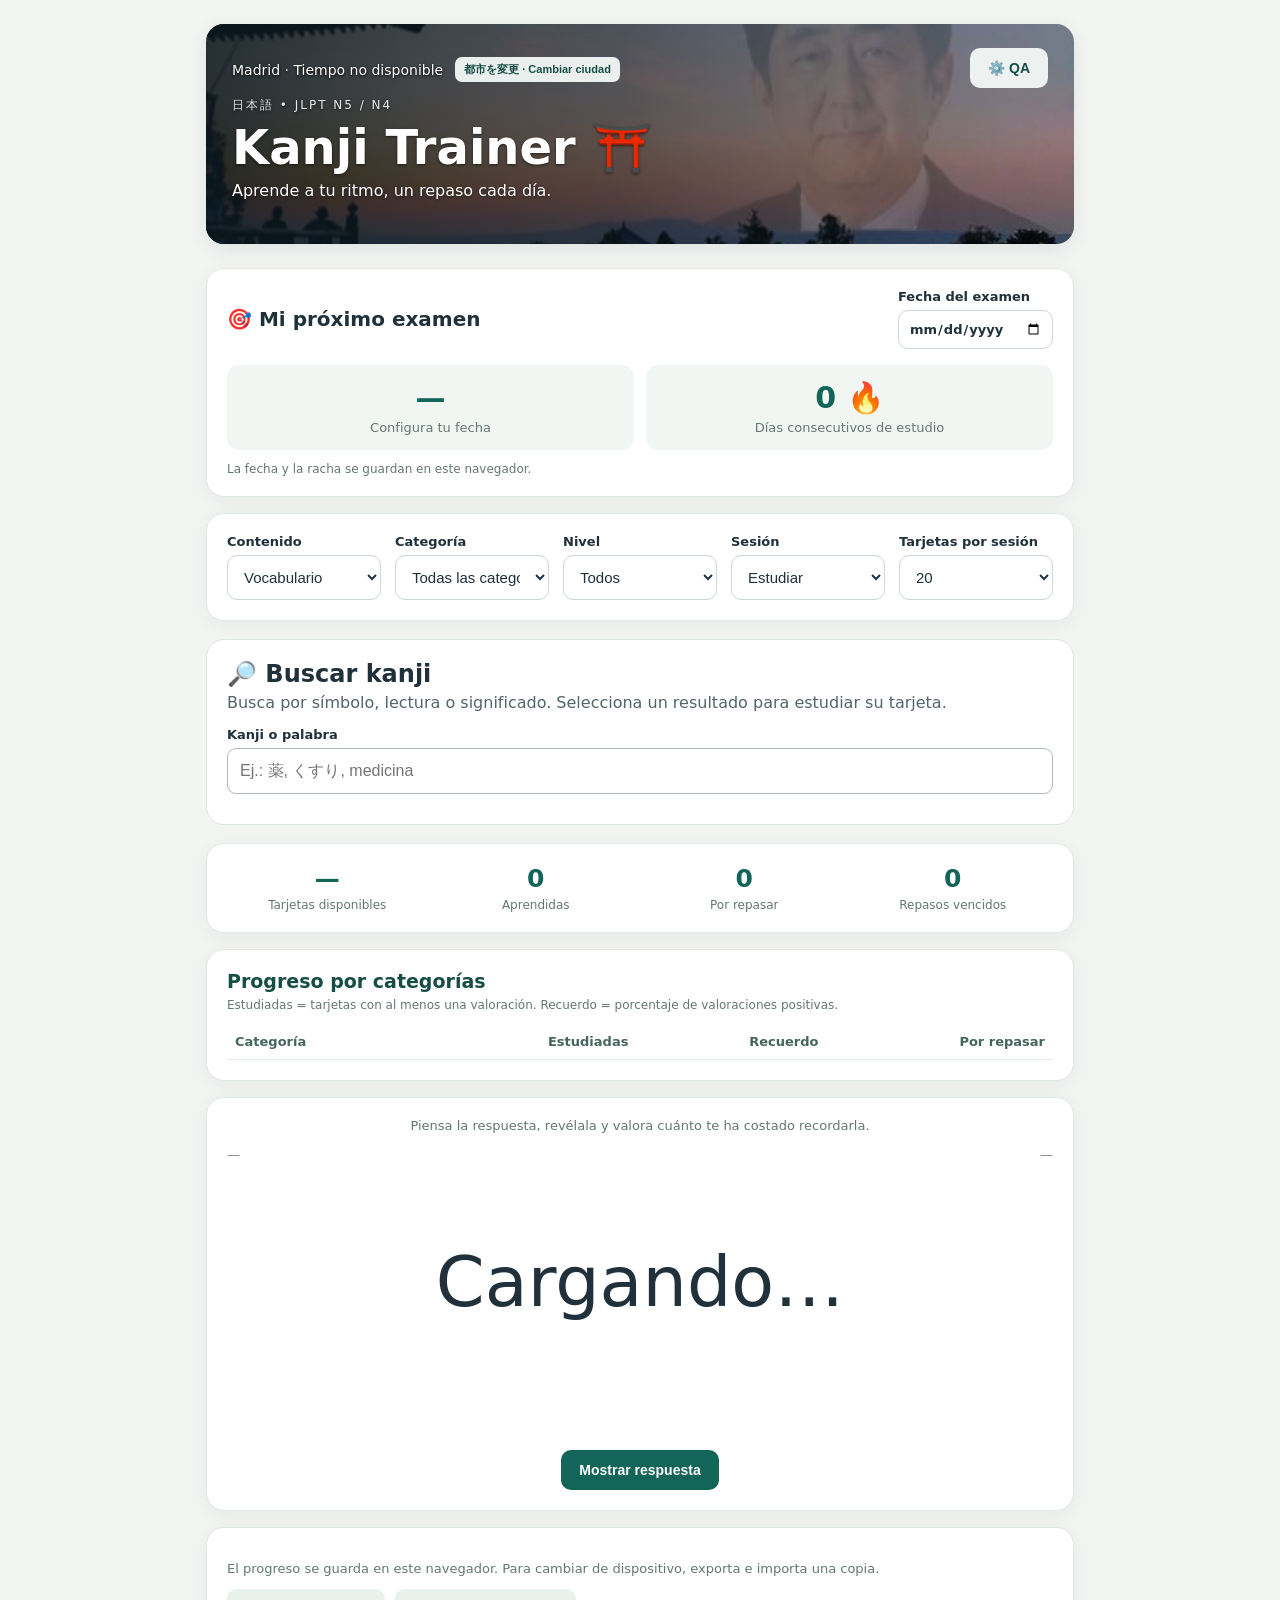
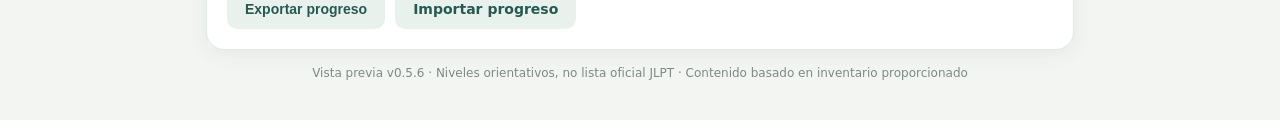
==== preview-v056/index.html @ 922fc23a "Crear vista previa aislada de furigana v0.5.6" ====
<!doctype html><html lang="es"><head><base href="../"><meta charset="utf-8"><meta name="viewport" content="width=device-width,initial-scale=1"><title>Kanji Trainer — Vista previa v0.5.6</title><link rel="stylesheet" href="estilos.css?v=0.5.5"></head><body><main><header class="hero"><div class="hero-copy"><div id="japaneseDate" class="japanese-date" aria-label="Fecha actual en japonés"></div><div class="weather-line"><span id="weatherDisplay" aria-live="polite">Madrid · 天気を確認中…</span><button type="button" id="weatherChange" class="weather-change" aria-expanded="false" aria-controls="weatherPicker">都市を変更 · Cambiar ciudad</button></div><div id="weatherPicker" class="weather-picker" hidden><label for="weatherCity">Buscar ciudad (resultados automáticos)</label><div class="weather-search"><input id="weatherCity" type="search" maxlength="90" placeholder="Madrid, Tokio, Cracovia…" autocomplete="off"></div><div id="weatherMessage" role="status"></div><div id="weatherResults" class="weather-results"></div></div><small>日本語 • JLPT N5 / N4</small><h1>Kanji Trainer <span>⛩️</span></h1><p>Aprende a tu ritmo, un repaso cada día.</p></div><button id="qaToggle" class="subtle">⚙️ QA</button></header><section class="goal" aria-label="Objetivo de estudio"><div class="goal-heading"><h2>🎯 Mi próximo examen</h2><label>Fecha del examen <input id="examDate" type="date" aria-label="Fecha del examen"></label></div><div class="goal-counters"><div><strong id="daysLeft">—</strong><small id="examStatus">Configura tu fecha</small></div><div><strong id="streak">0 🔥</strong><small>Días consecutivos de estudio</small></div></div><p id="goalHelp">La fecha y la racha se guardan en este navegador.</p></section><section class="toolbar"><label>Contenido<select id="tipo"><option value="vocabulario">Vocabulario</option><option value="kanji">Kanji</option><option value="gramatica">Gramática</option></select></label><label>Categoría<select id="subcategoria"><option value="todos">Todas las categorías</option></select></label><label>Nivel<select id="nivel"><option value="todos">Todos</option><option>N5</option><option>N4</option></select></label><label>Sesión<select id="modo"><option value="estudio">Estudiar</option><option value="errores">Repasar errores</option><option value="pendientes">Repaso pendiente</option></select></label><label>Tarjetas por sesión<select id="limite"><option value="10">10</option><option value="20" selected>20</option><option value="30">30</option></select></label></section><section class="kanji-finder" aria-label="Buscador de kanjis"><div class="finder-heading"><h2>🔎 Buscar kanji</h2><p>Busca por símbolo, lectura o significado. Selecciona un resultado para estudiar su tarjeta.</p></div><label for="kanjiSearch">Kanji o palabra</label><input id="kanjiSearch" type="search" placeholder="Ej.: 薬, くすり, medicina" autocomplete="off"><div id="kanjiSearchStatus" class="finder-status" role="status"></div><div id="kanjiSearchResults" class="finder-results"></div><button id="kanjiSearchClear" class="subtle" type="button" hidden>Limpiar búsqueda</button></section><section class="stats"><div><strong id="total">—</strong><small>Tarjetas disponibles</small></div><div><strong id="hechas">0</strong><small>Aprendidas</small></div><div><strong id="fallos">0</strong><small>Por repasar</small></div><div><strong id="pendientes">0</strong><small>Repasos vencidos</small></div></section><section class="category-panel" aria-label="Estadísticas por categoría"><div class="category-heading"><h2>Progreso por categorías</h2><p>Estudiadas = tarjetas con al menos una valoración. Recuerdo = porcentaje de valoraciones positivas.</p></div><div class="category-scroll"><table class="category-table"><thead><tr><th>Categoría</th><th>Estudiadas</th><th>Recuerdo</th><th>Por repasar</th></tr></thead><tbody id="categoryStats"></tbody></table></div></section><section class="study" id="studyArea"><p class="study-instructions">Piensa la respuesta, revélala y valora cuánto te ha costado recordarla.</p><div class="meta"><span id="counter">—</span><span id="categoria">—</span></div><article id="card" aria-live="polite"><div id="front" class="japanese">Cargando…</div><div id="back" class="answer" hidden></div><div id="kanjiExamples" class="kanji-examples" hidden></div></article><div id="feedback" role="status"></div><div id="choices" class="choices"></div><p id="cardAccuracy" class="card-accuracy" aria-live="polite"></p><div class="actions"><button id="reveal">Mostrar respuesta</button><button id="again" class="bad" hidden>Otra vez</button><button id="hard" class="subtle" hidden>Difícil</button><button id="good" class="good" hidden>Bien</button><button id="easy" class="good" hidden>Fácil</button><button id="next" class="subtle" hidden>Siguiente →</button></div></section><section id="sessionEnd" class="bottom" hidden><h2>🎉 Sesión terminada</h2><p id="sessionSummary"></p><div class="session-results"><div><strong id="sessionPercent">0%</strong><small>Aciertos</small></div><div><strong id="sessionCorrectCount">0</strong><small>Correctas</small></div><div><strong id="sessionWrongCount">0</strong><small>Para repasar</small></div></div><div class="session-track"><div id="sessionProgress"></div></div><button id="newSession">Nueva sesión</button></section><section class="bottom"><p>El progreso se guarda en este navegador. Para cambiar de dispositivo, exporta e importa una copia.</p><div class="actions"><button id="export" class="subtle">Exportar progreso</button><label class="upload">Importar progreso<input type="file" id="import" accept="application/json" hidden></label></div></section><section id="qa" hidden><h2>🧪 Panel QA</h2><p>Diagnóstico local para probar la aplicación.</p><pre id="diag"></pre><button id="reset" class="bad">Borrar progreso local</button></section><footer>Vista previa v0.5.6 · Niveles orientativos, no lista oficial JLPT · Contenido basado en inventario proporcionado</footer></main><script src="datos.js?v=0.5.5"></script><script src="legacy_meanings.js?v=0.5.5"></script><script src="kanji_ejemplos.js?v=0.5.5"></script><script src="preview-v056/app.js?v=0.5.6"></script><script src="tiempo.js?v=0.4"></script></body></html>
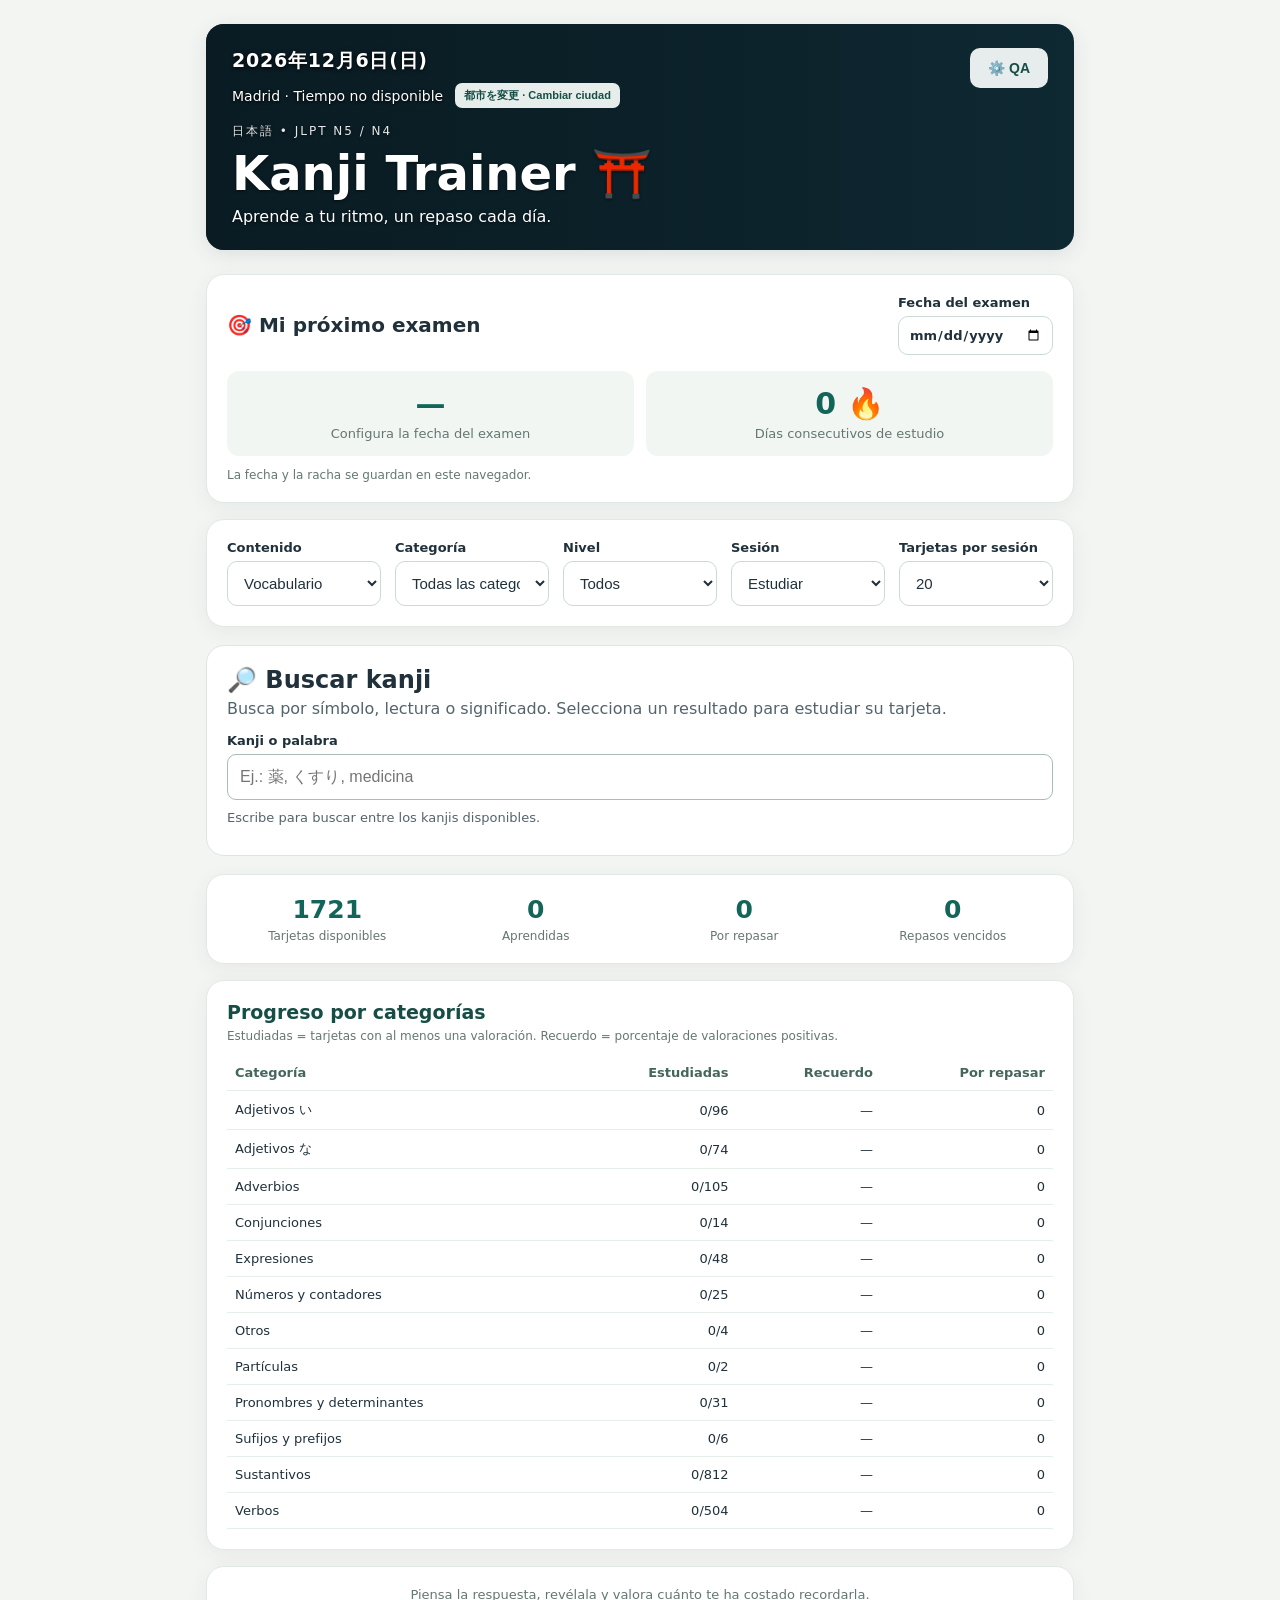
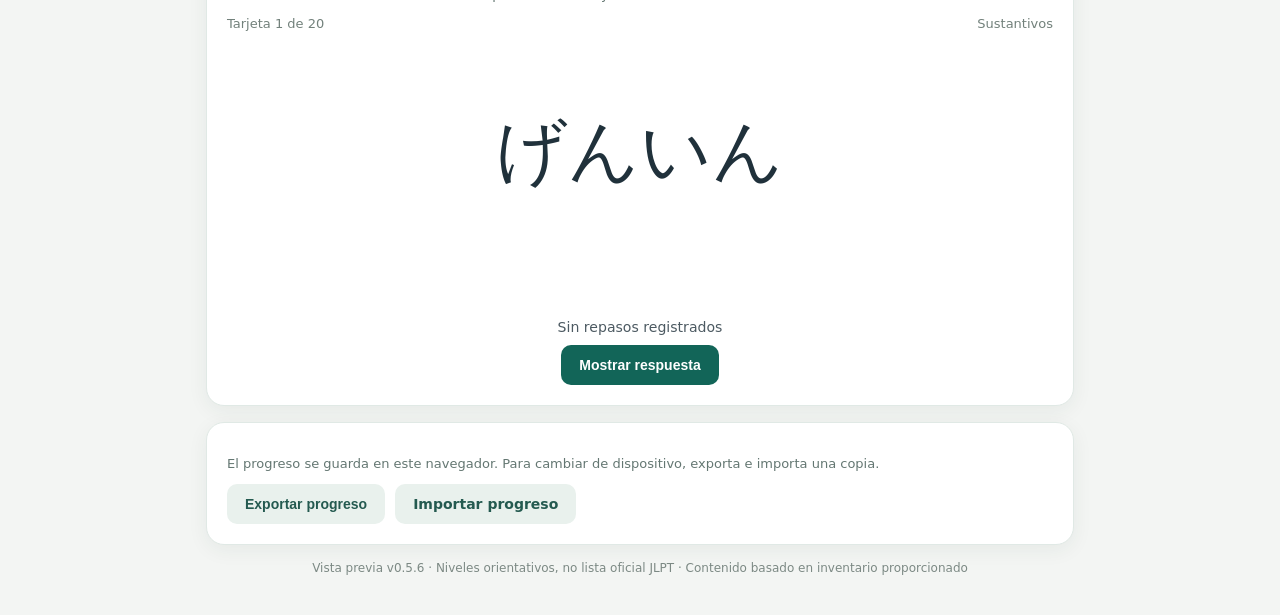
==== commit 55071155: "Activar CSS visual v0.5.6 solo en vista previa" ====
--- a/preview-v056/index.html
+++ b/preview-v056/index.html
@@ -1 +1 @@
-<!doctype html><html lang="es"><head><base href="../"><meta charset="utf-8"><meta name="viewport" content="width=device-width,initial-scale=1"><title>Kanji Trainer — Vista previa v0.5.6</title><link rel="stylesheet" href="estilos.css?v=0.5.5"></head><body><main><header class="hero"><div class="hero-copy"><div id="japaneseDate" class="japanese-date" aria-label="Fecha actual en japonés"></div><div class="weather-line"><span id="weatherDisplay" aria-live="polite">Madrid · 天気を確認中…</span><button type="button" id="weatherChange" class="weather-change" aria-expanded="false" aria-controls="weatherPicker">都市を変更 · Cambiar ciudad</button></div><div id="weatherPicker" class="weather-picker" hidden><label for="weatherCity">Buscar ciudad (resultados automáticos)</label><div class="weather-search"><input id="weatherCity" type="search" maxlength="90" placeholder="Madrid, Tokio, Cracovia…" autocomplete="off"></div><div id="weatherMessage" role="status"></div><div id="weatherResults" class="weather-results"></div></div><small>日本語 • JLPT N5 / N4</small><h1>Kanji Trainer <span>⛩️</span></h1><p>Aprende a tu ritmo, un repaso cada día.</p></div><button id="qaToggle" class="subtle">⚙️ QA</button></header><section class="goal" aria-label="Objetivo de estudio"><div class="goal-heading"><h2>🎯 Mi próximo examen</h2><label>Fecha del examen <input id="examDate" type="date" aria-label="Fecha del examen"></label></div><div class="goal-counters"><div><strong id="daysLeft">—</strong><small id="examStatus">Configura tu fecha</small></div><div><strong id="streak">0 🔥</strong><small>Días consecutivos de estudio</small></div></div><p id="goalHelp">La fecha y la racha se guardan en este navegador.</p></section><section class="toolbar"><label>Contenido<select id="tipo"><option value="vocabulario">Vocabulario</option><option value="kanji">Kanji</option><option value="gramatica">Gramática</option></select></label><label>Categoría<select id="subcategoria"><option value="todos">Todas las categorías</option></select></label><label>Nivel<select id="nivel"><option value="todos">Todos</option><option>N5</option><option>N4</option></select></label><label>Sesión<select id="modo"><option value="estudio">Estudiar</option><option value="errores">Repasar errores</option><option value="pendientes">Repaso pendiente</option></select></label><label>Tarjetas por sesión<select id="limite"><option value="10">10</option><option value="20" selected>20</option><option value="30">30</option></select></label></section><section class="kanji-finder" aria-label="Buscador de kanjis"><div class="finder-heading"><h2>🔎 Buscar kanji</h2><p>Busca por símbolo, lectura o significado. Selecciona un resultado para estudiar su tarjeta.</p></div><label for="kanjiSearch">Kanji o palabra</label><input id="kanjiSearch" type="search" placeholder="Ej.: 薬, くすり, medicina" autocomplete="off"><div id="kanjiSearchStatus" class="finder-status" role="status"></div><div id="kanjiSearchResults" class="finder-results"></div><button id="kanjiSearchClear" class="subtle" type="button" hidden>Limpiar búsqueda</button></section><section class="stats"><div><strong id="total">—</strong><small>Tarjetas disponibles</small></div><div><strong id="hechas">0</strong><small>Aprendidas</small></div><div><strong id="fallos">0</strong><small>Por repasar</small></div><div><strong id="pendientes">0</strong><small>Repasos vencidos</small></div></section><section class="category-panel" aria-label="Estadísticas por categoría"><div class="category-heading"><h2>Progreso por categorías</h2><p>Estudiadas = tarjetas con al menos una valoración. Recuerdo = porcentaje de valoraciones positivas.</p></div><div class="category-scroll"><table class="category-table"><thead><tr><th>Categoría</th><th>Estudiadas</th><th>Recuerdo</th><th>Por repasar</th></tr></thead><tbody id="categoryStats"></tbody></table></div></section><section class="study" id="studyArea"><p class="study-instructions">Piensa la respuesta, revélala y valora cuánto te ha costado recordarla.</p><div class="meta"><span id="counter">—</span><span id="categoria">—</span></div><article id="card" aria-live="polite"><div id="front" class="japanese">Cargando…</div><div id="back" class="answer" hidden></div><div id="kanjiExamples" class="kanji-examples" hidden></div></article><div id="feedback" role="status"></div><div id="choices" class="choices"></div><p id="cardAccuracy" class="card-accuracy" aria-live="polite"></p><div class="actions"><button id="reveal">Mostrar respuesta</button><button id="again" class="bad" hidden>Otra vez</button><button id="hard" class="subtle" hidden>Difícil</button><button id="good" class="good" hidden>Bien</button><button id="easy" class="good" hidden>Fácil</button><button id="next" class="subtle" hidden>Siguiente →</button></div></section><section id="sessionEnd" class="bottom" hidden><h2>🎉 Sesión terminada</h2><p id="sessionSummary"></p><div class="session-results"><div><strong id="sessionPercent">0%</strong><small>Aciertos</small></div><div><strong id="sessionCorrectCount">0</strong><small>Correctas</small></div><div><strong id="sessionWrongCount">0</strong><small>Para repasar</small></div></div><div class="session-track"><div id="sessionProgress"></div></div><button id="newSession">Nueva sesión</button></section><section class="bottom"><p>El progreso se guarda en este navegador. Para cambiar de dispositivo, exporta e importa una copia.</p><div class="actions"><button id="export" class="subtle">Exportar progreso</button><label class="upload">Importar progreso<input type="file" id="import" accept="application/json" hidden></label></div></section><section id="qa" hidden><h2>🧪 Panel QA</h2><p>Diagnóstico local para probar la aplicación.</p><pre id="diag"></pre><button id="reset" class="bad">Borrar progreso local</button></section><footer>Vista previa v0.5.6 · Niveles orientativos, no lista oficial JLPT · Contenido basado en inventario proporcionado</footer></main><script src="datos.js?v=0.5.5"></script><script src="legacy_meanings.js?v=0.5.5"></script><script src="kanji_ejemplos.js?v=0.5.5"></script><script src="preview-v056/app.js?v=0.5.6"></script><script src="tiempo.js?v=0.4"></script></body></html>
+<!doctype html><html lang="es"><head><base href="../"><meta charset="utf-8"><meta name="viewport" content="width=device-width,initial-scale=1"><title>Kanji Trainer — Vista previa v0.5.6</title><link rel="stylesheet" href="preview-v056/estilos.css?v=0.5.6"></head><body><main><header class="hero"><div class="hero-copy"><div id="japaneseDate" class="japanese-date" aria-label="Fecha actual en japonés"></div><div class="weather-line"><span id="weatherDisplay" aria-live="polite">Madrid · 天気を確認中…</span><button type="button" id="weatherChange" class="weather-change" aria-expanded="false" aria-controls="weatherPicker">都市を変更 · Cambiar ciudad</button></div><div id="weatherPicker" class="weather-picker" hidden><label for="weatherCity">Buscar ciudad (resultados automáticos)</label><div class="weather-search"><input id="weatherCity" type="search" maxlength="90" placeholder="Madrid, Tokio, Cracovia…" autocomplete="off"></div><div id="weatherMessage" role="status"></div><div id="weatherResults" class="weather-results"></div></div><small>日本語 • JLPT N5 / N4</small><h1>Kanji Trainer <span>⛩️</span></h1><p>Aprende a tu ritmo, un repaso cada día.</p></div><button id="qaToggle" class="subtle">⚙️ QA</button></header><section class="goal" aria-label="Objetivo de estudio"><div class="goal-heading"><h2>🎯 Mi próximo examen</h2><label>Fecha del examen <input id="examDate" type="date" aria-label="Fecha del examen"></label></div><div class="goal-counters"><div><strong id="daysLeft">—</strong><small id="examStatus">Configura tu fecha</small></div><div><strong id="streak">0 🔥</strong><small>Días consecutivos de estudio</small></div></div><p id="goalHelp">La fecha y la racha se guardan en este navegador.</p></section><section class="toolbar"><label>Contenido<select id="tipo"><option value="vocabulario">Vocabulario</option><option value="kanji">Kanji</option><option value="gramatica">Gramática</option></select></label><label>Categoría<select id="subcategoria"><option value="todos">Todas las categorías</option></select></label><label>Nivel<select id="nivel"><option value="todos">Todos</option><option>N5</option><option>N4</option></select></label><label>Sesión<select id="modo"><option value="estudio">Estudiar</option><option value="errores">Repasar errores</option><option value="pendientes">Repaso pendiente</option></select></label><label>Tarjetas por sesión<select id="limite"><option value="10">10</option><option value="20" selected>20</option><option value="30">30</option></select></label></section><section class="kanji-finder" aria-label="Buscador de kanjis"><div class="finder-heading"><h2>🔎 Buscar kanji</h2><p>Busca por símbolo, lectura o significado. Selecciona un resultado para estudiar su tarjeta.</p></div><label for="kanjiSearch">Kanji o palabra</label><input id="kanjiSearch" type="search" placeholder="Ej.: 薬, くすり, medicina" autocomplete="off"><div id="kanjiSearchStatus" class="finder-status" role="status"></div><div id="kanjiSearchResults" class="finder-results"></div><button id="kanjiSearchClear" class="subtle" type="button" hidden>Limpiar búsqueda</button></section><section class="stats"><div><strong id="total">—</strong><small>Tarjetas disponibles</small></div><div><strong id="hechas">0</strong><small>Aprendidas</small></div><div><strong id="fallos">0</strong><small>Por repasar</small></div><div><strong id="pendientes">0</strong><small>Repasos vencidos</small></div></section><section class="category-panel" aria-label="Estadísticas por categoría"><div class="category-heading"><h2>Progreso por categorías</h2><p>Estudiadas = tarjetas con al menos una valoración. Recuerdo = porcentaje de valoraciones positivas.</p></div><div class="category-scroll"><table class="category-table"><thead><tr><th>Categoría</th><th>Estudiadas</th><th>Recuerdo</th><th>Por repasar</th></tr></thead><tbody id="categoryStats"></tbody></table></div></section><section class="study" id="studyArea"><p class="study-instructions">Piensa la respuesta, revélala y valora cuánto te ha costado recordarla.</p><div class="meta"><span id="counter">—</span><span id="categoria">—</span></div><article id="card" aria-live="polite"><div id="front" class="japanese">Cargando…</div><div id="back" class="answer" hidden></div><div id="kanjiExamples" class="kanji-examples" hidden></div></article><div id="feedback" role="status"></div><div id="choices" class="choices"></div><p id="cardAccuracy" class="card-accuracy" aria-live="polite"></p><div class="actions"><button id="reveal">Mostrar respuesta</button><button id="again" class="bad" hidden>Otra vez</button><button id="hard" class="subtle" hidden>Difícil</button><button id="good" class="good" hidden>Bien</button><button id="easy" class="good" hidden>Fácil</button><button id="next" class="subtle" hidden>Siguiente →</button></div></section><section id="sessionEnd" class="bottom" hidden><h2>🎉 Sesión terminada</h2><p id="sessionSummary"></p><div class="session-results"><div><strong id="sessionPercent">0%</strong><small>Aciertos</small></div><div><strong id="sessionCorrectCount">0</strong><small>Correctas</small></div><div><strong id="sessionWrongCount">0</strong><small>Para repasar</small></div></div><div class="session-track"><div id="sessionProgress"></div></div><button id="newSession">Nueva sesión</button></section><section class="bottom"><p>El progreso se guarda en este navegador. Para cambiar de dispositivo, exporta e importa una copia.</p><div class="actions"><button id="export" class="subtle">Exportar progreso</button><label class="upload">Importar progreso<input type="file" id="import" accept="application/json" hidden></label></div></section><section id="qa" hidden><h2>🧪 Panel QA</h2><p>Diagnóstico local para probar la aplicación.</p><pre id="diag"></pre><button id="reset" class="bad">Borrar progreso local</button></section><footer>Vista previa v0.5.6 · Niveles orientativos, no lista oficial JLPT · Contenido basado en inventario proporcionado</footer></main><script src="datos.js?v=0.5.5"></script><script src="legacy_meanings.js?v=0.5.5"></script><script src="kanji_ejemplos.js?v=0.5.5"></script><script src="preview-v056/app.js?v=0.5.6"></script><script src="tiempo.js?v=0.4"></script></body></html>
